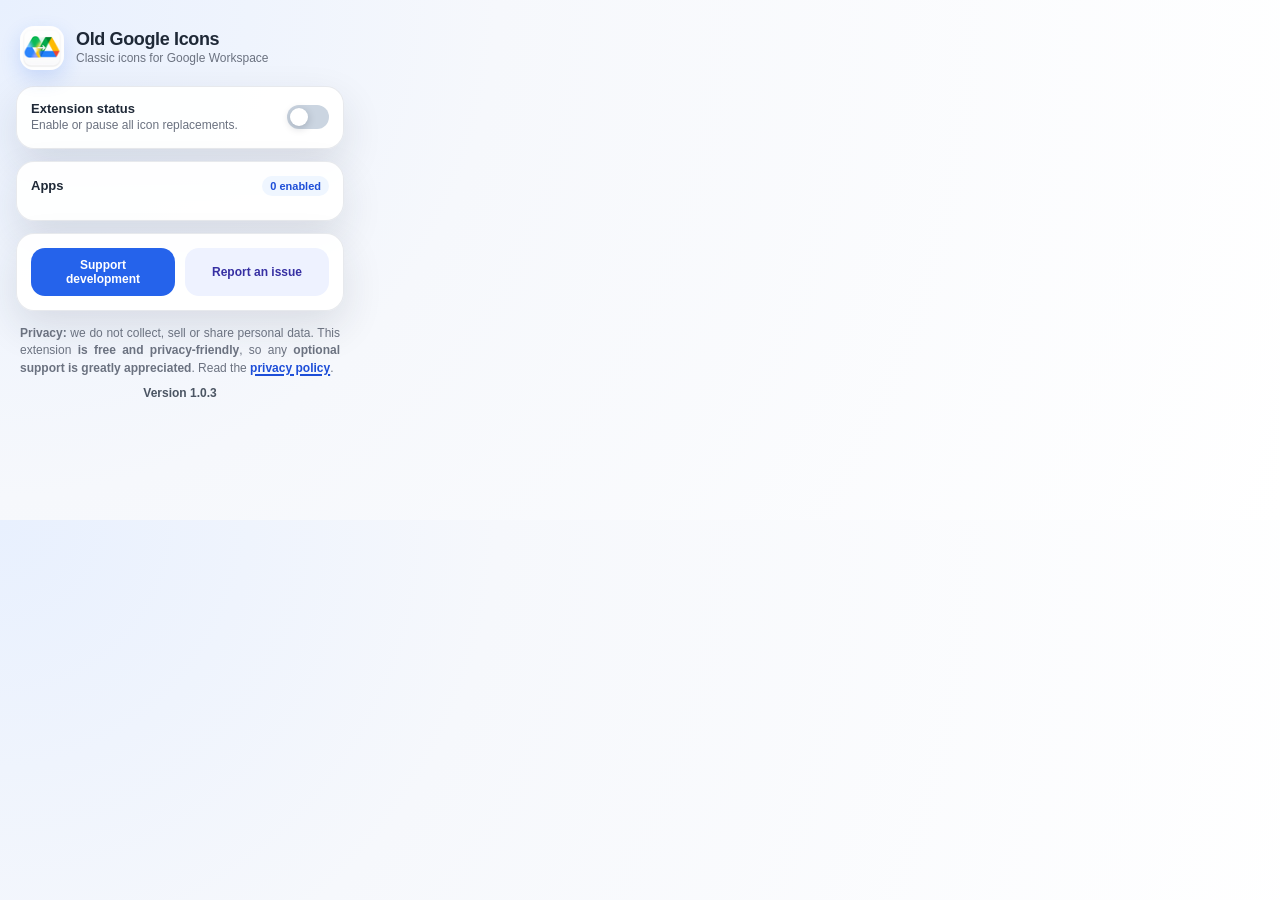
==== popup.html @ e0243d8d "1.0.3" ====
<!doctype html>
<html lang="en">
<head>
  <meta charset="utf-8">
  <meta name="viewport" content="width=device-width, initial-scale=1">
  <title>Old Google Icons for Workspace</title>
  <link rel="stylesheet" href="popup.css">
</head>
<body>
  <main class="panel">
    <section class="hero">
      <img src="extension_icons/icon-48.png" alt="" class="hero-icon">
      <div>
        <h1>Old Google Icons</h1>
        <p>Classic icons for Google Workspace</p>
      </div>
    </section>

    <section class="card status-card">
      <div>
        <h2>Extension status</h2>
        <p>Enable or pause all icon replacements.</p>
      </div>
      <label class="switch" aria-label="Enable extension">
        <input type="checkbox" id="masterToggle">
        <span></span>
      </label>
    </section>

    <section class="card">
      <div class="section-title">
        <h2>Apps</h2>
        <span id="enabledCount">0 enabled</span>
      </div>
      <div id="appsList" class="apps-list"></div>
    </section>

    <section class="card links-card">
      <button type="button" id="supportButton" class="primary-button">Support development</button>
      <button type="button" id="reportButton" class="secondary-button">Report an issue</button>
    </section>

    <section class="privacy">
      <p class="privacy-copy"><strong>Privacy:</strong> we do not collect, sell or share personal data. This extension <strong>is free and privacy-friendly</strong>, so any <strong>optional support is greatly appreciated</strong>. Read the <a id="privacyLink" href="https://arturguasch.github.io/old-google-icons-for-workspace/" target="_blank" rel="noopener noreferrer">privacy policy</a>.</p>
      <p class="version">Version <span id="versionText">1.0.3</span></p>
    </section>
  </main>

  <script src="cwi-settings.js"></script>
  <script src="popup.js"></script>
</body>
</html>
---- popup.css ----
:root {
  color-scheme: light;
  --bg: #f6f8fc;
  --card: #ffffff;
  --text: #1f2937;
  --muted: #6b7280;
  --line: #e5e7eb;
  --accent: #2563eb;
  --accent-dark: #1d4ed8;
  --soft: #eff6ff;
  --shadow: 0 16px 40px rgba(31, 41, 55, 0.12);
}

* {
  box-sizing: border-box;
}

body {
  width: 360px;
  min-height: 520px;
  margin: 0;
  background: radial-gradient(circle at top left, #e8f0fe 0, #f6f8fc 36%, #ffffff 100%);
  color: var(--text);
  font-family: Inter, "Google Sans", Roboto, Arial, sans-serif;
}

.panel {
  padding: 16px;
}

.hero {
  display: flex;
  align-items: center;
  gap: 12px;
  padding: 10px 4px 16px;
}

.hero-icon {
  width: 44px;
  height: 44px;
  border-radius: 14px;
  box-shadow: 0 8px 20px rgba(37, 99, 235, 0.18);
}

h1,
h2,
p {
  margin: 0;
}

h1 {
  font-size: 18px;
  line-height: 1.2;
  letter-spacing: -0.02em;
}

h2 {
  font-size: 13px;
  line-height: 1.2;
}

.hero p,
.card p,
.privacy {
  color: var(--muted);
  font-size: 12px;
  line-height: 1.45;
}

.card {
  background: rgba(255, 255, 255, 0.94);
  border: 1px solid rgba(229, 231, 235, 0.9);
  border-radius: 18px;
  box-shadow: var(--shadow);
  padding: 14px;
  margin-bottom: 12px;
}

.status-card,
.section-title {
  display: flex;
  align-items: center;
  justify-content: space-between;
  gap: 12px;
}

.section-title {
  margin-bottom: 10px;
}

.section-title span {
  padding: 4px 8px;
  background: var(--soft);
  border-radius: 999px;
  color: var(--accent-dark);
  font-size: 11px;
  font-weight: 700;
}

.apps-list {
  display: grid;
  grid-template-columns: 1fr 1fr;
  gap: 8px;
}

.app-row {
  display: flex;
  align-items: center;
  justify-content: space-between;
  gap: 8px;
  min-height: 42px;
  padding: 8px;
  border: 1px solid var(--line);
  border-radius: 14px;
  background: #fff;
}

.app-row[data-app="maps"] {
  grid-column: 1 / -1;
  justify-self: center;
  width: calc(50% - 4px);
}

.app-name {
  display: flex;
  align-items: center;
  gap: 8px;
  min-width: 0;
  font-size: 12px;
  font-weight: 650;
}

.app-name img {
  width: 20px;
  height: 20px;
  object-fit: contain;
  flex: 0 0 auto;
}

.app-name span {
  overflow: hidden;
  text-overflow: ellipsis;
  white-space: nowrap;
}

.switch {
  position: relative;
  display: inline-flex;
  width: 42px;
  height: 24px;
  flex: 0 0 auto;
}

.switch input {
  position: absolute;
  opacity: 0;
  width: 1px;
  height: 1px;
}

.switch span {
  width: 100%;
  height: 100%;
  border-radius: 999px;
  background: #cbd5e1;
  transition: background 160ms ease, box-shadow 160ms ease;
  cursor: pointer;
}

.switch span::after {
  content: "";
  position: absolute;
  top: 3px;
  left: 3px;
  width: 18px;
  height: 18px;
  border-radius: 50%;
  background: #fff;
  box-shadow: 0 2px 8px rgba(15, 23, 42, 0.22);
  transition: transform 160ms ease;
}

.switch input:checked + span {
  background: var(--accent);
  box-shadow: 0 0 0 4px rgba(37, 99, 235, 0.12);
}

.switch input:checked + span::after {
  transform: translateX(18px);
}

.switch input:focus-visible + span {
  outline: 2px solid var(--accent);
  outline-offset: 3px;
}


.links-card {
  display: grid;
  grid-template-columns: 1fr 1fr;
  gap: 10px;
}

button {
  border: 0;
  border-radius: 14px;
  min-height: 40px;
  padding: 10px 12px;
  font: inherit;
  font-size: 12px;
  font-weight: 750;
  cursor: pointer;
}

.primary-button {
  background: var(--accent);
  color: #fff;
}

.primary-button:hover {
  background: var(--accent-dark);
}

.secondary-button {
  background: #eef2ff;
  color: #3730a3;
}

.secondary-button:hover {
  background: #e0e7ff;
}

.privacy {
  padding: 2px 4px 0;
}


.version {
  margin-top: 8px;
  font-weight: 700;
  color: #4b5563;
  text-align: center;
}


.privacy-copy {
  text-align: justify;
  text-wrap: pretty;
}

.privacy-copy a {
  color: var(--accent-dark);
  font-weight: 700;
  text-decoration: underline;
  text-decoration-thickness: 1.5px;
  text-underline-offset: 2px;
}

.privacy-copy a:hover {
  color: var(--accent);
}
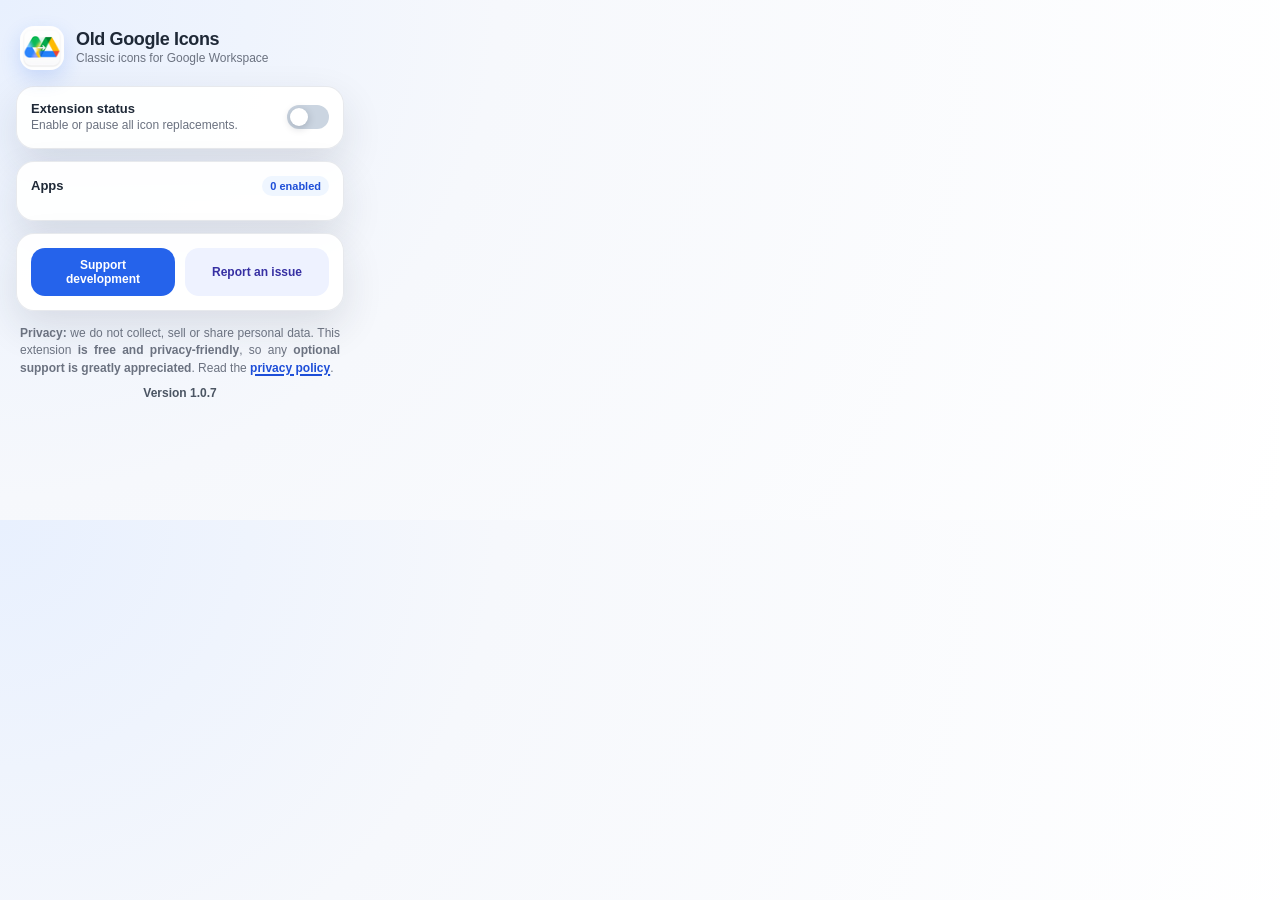
==== commit 872019e0: "1.0.7" ====
--- a/popup.html
+++ b/popup.html
@@ -1,52 +1,52 @@
-<!doctype html>
-<html lang="en">
-<head>
-  <meta charset="utf-8">
-  <meta name="viewport" content="width=device-width, initial-scale=1">
-  <title>Old Google Icons for Workspace</title>
-  <link rel="stylesheet" href="popup.css">
-</head>
-<body>
-  <main class="panel">
-    <section class="hero">
-      <img src="extension_icons/icon-48.png" alt="" class="hero-icon">
-      <div>
-        <h1>Old Google Icons</h1>
-        <p>Classic icons for Google Workspace</p>
-      </div>
-    </section>
-
-    <section class="card status-card">
-      <div>
-        <h2>Extension status</h2>
-        <p>Enable or pause all icon replacements.</p>
-      </div>
-      <label class="switch" aria-label="Enable extension">
-        <input type="checkbox" id="masterToggle">
-        <span></span>
-      </label>
-    </section>
-
-    <section class="card">
-      <div class="section-title">
-        <h2>Apps</h2>
-        <span id="enabledCount">0 enabled</span>
-      </div>
-      <div id="appsList" class="apps-list"></div>
-    </section>
-
-    <section class="card links-card">
-      <button type="button" id="supportButton" class="primary-button">Support development</button>
-      <button type="button" id="reportButton" class="secondary-button">Report an issue</button>
-    </section>
-
-    <section class="privacy">
-      <p class="privacy-copy"><strong>Privacy:</strong> we do not collect, sell or share personal data. This extension <strong>is free and privacy-friendly</strong>, so any <strong>optional support is greatly appreciated</strong>. Read the <a id="privacyLink" href="https://arturguasch.github.io/old-google-icons-for-workspace/" target="_blank" rel="noopener noreferrer">privacy policy</a>.</p>
-      <p class="version">Version <span id="versionText">1.0.3</span></p>
-    </section>
-  </main>
-
-  <script src="cwi-settings.js"></script>
-  <script src="popup.js"></script>
-</body>
-</html>
+<!doctype html>
+<html lang="en">
+<head>
+  <meta charset="utf-8">
+  <meta name="viewport" content="width=device-width, initial-scale=1">
+  <title>Old Google Icons for Workspace</title>
+  <link rel="stylesheet" href="popup.css">
+</head>
+<body>
+  <main class="panel">
+    <section class="hero">
+      <img src="extension_icons/icon-48.png" alt="" class="hero-icon">
+      <div>
+        <h1>Old Google Icons</h1>
+        <p>Classic icons for Google Workspace</p>
+      </div>
+    </section>
+
+    <section class="card status-card">
+      <div>
+        <h2>Extension status</h2>
+        <p>Enable or pause all icon replacements.</p>
+      </div>
+      <label class="switch" aria-label="Enable extension">
+        <input type="checkbox" id="masterToggle">
+        <span></span>
+      </label>
+    </section>
+
+    <section class="card">
+      <div class="section-title">
+        <h2>Apps</h2>
+        <span id="enabledCount">0 enabled</span>
+      </div>
+      <div id="appsList" class="apps-list"></div>
+    </section>
+
+    <section class="card links-card">
+      <button type="button" id="supportButton" class="primary-button">Support development</button>
+      <button type="button" id="reportButton" class="secondary-button">Report an issue</button>
+    </section>
+
+    <section class="privacy">
+      <p class="privacy-copy"><strong>Privacy:</strong> we do not collect, sell or share personal data. This extension <strong>is free and privacy-friendly</strong>, so any <strong>optional support is greatly appreciated</strong>. Read the <a id="privacyLink" href="https://arturguasch.github.io/old-google-icons-for-workspace/" target="_blank" rel="noopener noreferrer">privacy policy</a>.</p>
+      <p class="version">Version <span id="versionText">1.0.7</span></p>
+    </section>
+  </main>
+
+  <script src="cwi-settings.js"></script>
+  <script src="popup.js"></script>
+</body>
+</html>
--- a/popup.css
+++ b/popup.css
@@ -115,12 +115,6 @@
   background: #fff;
 }
 
-.app-row[data-app="maps"] {
-  grid-column: 1 / -1;
-  justify-self: center;
-  width: calc(50% - 4px);
-}
-
 .app-name {
   display: flex;
   align-items: center;
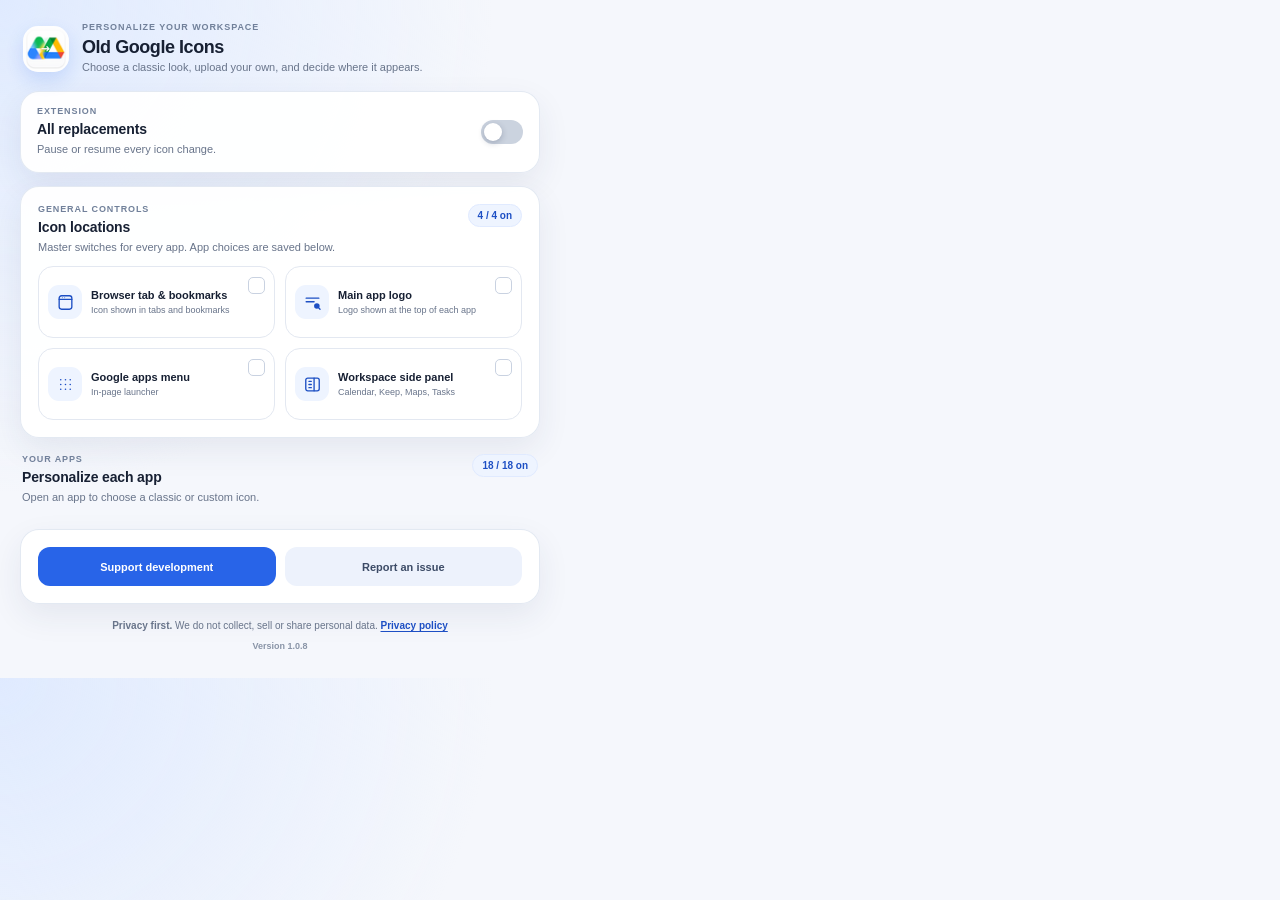
==== commit d95dd177: "1.0.8" ====
--- a/popup.html
+++ b/popup.html
@@ -1,52 +1,103 @@
-<!doctype html>
-<html lang="en">
-<head>
-  <meta charset="utf-8">
-  <meta name="viewport" content="width=device-width, initial-scale=1">
-  <title>Old Google Icons for Workspace</title>
-  <link rel="stylesheet" href="popup.css">
-</head>
-<body>
-  <main class="panel">
-    <section class="hero">
-      <img src="extension_icons/icon-48.png" alt="" class="hero-icon">
-      <div>
-        <h1>Old Google Icons</h1>
-        <p>Classic icons for Google Workspace</p>
-      </div>
-    </section>
-
-    <section class="card status-card">
-      <div>
-        <h2>Extension status</h2>
-        <p>Enable or pause all icon replacements.</p>
-      </div>
-      <label class="switch" aria-label="Enable extension">
-        <input type="checkbox" id="masterToggle">
-        <span></span>
-      </label>
-    </section>
-
-    <section class="card">
-      <div class="section-title">
-        <h2>Apps</h2>
-        <span id="enabledCount">0 enabled</span>
-      </div>
-      <div id="appsList" class="apps-list"></div>
-    </section>
-
-    <section class="card links-card">
-      <button type="button" id="supportButton" class="primary-button">Support development</button>
-      <button type="button" id="reportButton" class="secondary-button">Report an issue</button>
-    </section>
-
-    <section class="privacy">
-      <p class="privacy-copy"><strong>Privacy:</strong> we do not collect, sell or share personal data. This extension <strong>is free and privacy-friendly</strong>, so any <strong>optional support is greatly appreciated</strong>. Read the <a id="privacyLink" href="https://arturguasch.github.io/old-google-icons-for-workspace/" target="_blank" rel="noopener noreferrer">privacy policy</a>.</p>
-      <p class="version">Version <span id="versionText">1.0.7</span></p>
-    </section>
-  </main>
-
-  <script src="cwi-settings.js"></script>
-  <script src="popup.js"></script>
-</body>
-</html>
+<!doctype html>
+<html lang="en">
+<head>
+  <meta charset="utf-8">
+  <meta name="viewport" content="width=device-width, initial-scale=1">
+  <title>Old Google Icons: Customize Workspace Icons</title>
+  <link rel="stylesheet" href="popup.css">
+</head>
+<body>
+  <main class="panel">
+    <header class="hero">
+      <img src="extension_icons/icon-48.png" alt="" class="hero-icon">
+      <div class="hero-copy">
+        <span class="eyebrow">PERSONALIZE YOUR WORKSPACE</span>
+        <h1>Old Google Icons</h1>
+        <p>Choose a classic look, upload your own, and decide where it appears.</p>
+      </div>
+    </header>
+
+    <section class="card master-card" aria-labelledby="masterTitle">
+      <div class="master-copy">
+        <span class="section-kicker">EXTENSION</span>
+        <h2 id="masterTitle">All replacements</h2>
+        <p>Pause or resume every icon change.</p>
+      </div>
+      <label class="switch master-switch" aria-label="Enable all replacements">
+        <input type="checkbox" id="masterToggle">
+        <span></span>
+      </label>
+    </section>
+
+    <section class="card surface-card" aria-labelledby="surfacesTitle">
+      <div class="section-title">
+        <div>
+          <span class="section-kicker">GENERAL CONTROLS</span>
+          <h2 id="surfacesTitle">Icon locations</h2>
+          <p class="section-hint">Master switches for every app. App choices are saved below.</p>
+        </div>
+        <span class="count-badge" id="surfaceCount">4 / 4 on</span>
+      </div>
+      <div id="surfacesList" class="surface-grid">
+        <label class="surface-option">
+          <input type="checkbox" data-surface="favicon">
+          <span class="surface-icon" aria-hidden="true">
+            <svg viewBox="0 0 24 24"><rect x="4" y="3.5" width="16" height="17" rx="3"/><path d="M4 8h16"/><circle cx="8" cy="6" r=".6"/><circle cx="11" cy="6" r=".6"/></svg>
+          </span>
+          <span class="surface-copy"><strong>Browser tab &amp; bookmarks</strong><small>Icon shown in tabs and bookmarks</small></span>
+          <span class="surface-check" aria-hidden="true"></span>
+        </label>
+        <label class="surface-option">
+          <input type="checkbox" data-surface="header">
+          <span class="surface-icon" aria-hidden="true">
+            <svg viewBox="0 0 24 24"><path d="M4 6.5h16M4 11h10"/><circle cx="17.5" cy="16.5" r="3.5"/><path d="M20 19l1.5 1.5"/></svg>
+          </span>
+          <span class="surface-copy"><strong>Main app logo</strong><small>Logo shown at the top of each app</small></span>
+          <span class="surface-check" aria-hidden="true"></span>
+        </label>
+        <label class="surface-option">
+          <input type="checkbox" data-surface="launcher">
+          <span class="surface-icon" aria-hidden="true">
+            <svg viewBox="0 0 24 24"><circle cx="6" cy="6" r="1"/><circle cx="12" cy="6" r="1"/><circle cx="18" cy="6" r="1"/><circle cx="6" cy="12" r="1"/><circle cx="12" cy="12" r="1"/><circle cx="18" cy="12" r="1"/><circle cx="6" cy="18" r="1"/><circle cx="12" cy="18" r="1"/><circle cx="18" cy="18" r="1"/></svg>
+          </span>
+          <span class="surface-copy"><strong>Google apps menu</strong><small>In-page launcher</small></span>
+          <span class="surface-check" aria-hidden="true"></span>
+        </label>
+        <label class="surface-option">
+          <input type="checkbox" data-surface="sidePanel">
+          <span class="surface-icon" aria-hidden="true">
+            <svg viewBox="0 0 24 24"><rect x="3.5" y="4" width="17" height="16" rx="2.5"/><path d="M14 4v16M7.5 8h3M7.5 12h3M7.5 16h3"/></svg>
+          </span>
+          <span class="surface-copy"><strong>Workspace side panel</strong><small>Calendar, Keep, Maps, Tasks</small></span>
+          <span class="surface-check" aria-hidden="true"></span>
+        </label>
+      </div>
+    </section>
+
+    <section class="apps-section" aria-labelledby="appsTitle">
+      <div class="section-title apps-title">
+        <div>
+          <span class="section-kicker">YOUR APPS</span>
+          <h2 id="appsTitle">Personalize each app</h2>
+          <p class="section-hint">Open an app to choose a classic or custom icon.</p>
+        </div>
+        <span class="count-badge" id="enabledCount">18 / 18 on</span>
+      </div>
+      <div id="appsList" class="apps-list"></div>
+    </section>
+
+    <section class="card links-card">
+      <button type="button" id="supportButton" class="primary-button">Support development</button>
+      <button type="button" id="reportButton" class="secondary-button">Report an issue</button>
+    </section>
+
+    <footer class="footer">
+      <p class="privacy-copy"><strong>Privacy first.</strong> We do not collect, sell or share personal data. <a id="privacyLink" href="https://arturguasch.github.io/old-google-icons-for-workspace/" target="_blank" rel="noopener noreferrer">Privacy policy</a></p>
+      <p class="version">Version <span id="versionText">1.0.8</span></p>
+    </footer>
+  </main>
+
+  <script src="cwi-settings.js"></script>
+  <script src="popup.js"></script>
+</body>
+</html>
--- a/popup.css
+++ b/popup.css
@@ -1,14 +1,15 @@
 :root {
   color-scheme: light;
-  --bg: #f6f8fc;
+  --bg: #f5f7fc;
   --card: #ffffff;
-  --text: #1f2937;
-  --muted: #6b7280;
-  --line: #e5e7eb;
-  --accent: #2563eb;
-  --accent-dark: #1d4ed8;
-  --soft: #eff6ff;
-  --shadow: 0 16px 40px rgba(31, 41, 55, 0.12);
+  --text: #172033;
+  --muted: #68748a;
+  --line: #e3e8f1;
+  --accent: #2864e8;
+  --accent-dark: #1d4fc4;
+  --soft: #eef4ff;
+  --soft-green: #effaf5;
+  --shadow: 0 12px 32px rgba(37, 55, 91, 0.08);
 }
 
 * {
@@ -16,30 +17,53 @@
 }
 
 body {
-  width: 360px;
-  min-height: 520px;
+  width: 560px;
+  min-width: 520px;
   margin: 0;
-  background: radial-gradient(circle at top left, #e8f0fe 0, #f6f8fc 36%, #ffffff 100%);
+  background:
+    radial-gradient(circle at 0 0, rgba(221, 233, 255, 0.9), transparent 34%),
+    var(--bg);
   color: var(--text);
   font-family: Inter, "Google Sans", Roboto, Arial, sans-serif;
+  font-size: 13px;
+}
+
+button,
+input {
+  font: inherit;
 }
 
 .panel {
-  padding: 16px;
+  padding: 20px;
 }
 
 .hero {
   display: flex;
   align-items: center;
-  gap: 12px;
-  padding: 10px 4px 16px;
+  gap: 13px;
+  padding: 2px 3px 15px;
 }
 
 .hero-icon {
-  width: 44px;
-  height: 44px;
-  border-radius: 14px;
-  box-shadow: 0 8px 20px rgba(37, 99, 235, 0.18);
+  width: 46px;
+  height: 46px;
+  flex: 0 0 auto;
+  border-radius: 15px;
+  box-shadow: 0 8px 18px rgba(37, 99, 235, 0.16);
+}
+
+.hero-copy {
+  min-width: 0;
+}
+
+.eyebrow,
+.section-kicker {
+  display: block;
+  color: #71809a;
+  font-size: 9px;
+  font-weight: 800;
+  letter-spacing: 0.1em;
+  line-height: 1.2;
 }
 
 h1,
@@ -49,92 +73,200 @@
 }
 
 h1 {
+  margin-top: 4px;
   font-size: 18px;
+  line-height: 1.15;
+  letter-spacing: -0.025em;
+}
+
+h2 {
+  margin-top: 4px;
+  font-size: 14px;
   line-height: 1.2;
-  letter-spacing: -0.02em;
-}
-
-h2 {
-  font-size: 13px;
-  line-height: 1.2;
+  letter-spacing: -0.01em;
 }
 
 .hero p,
-.card p,
-.privacy {
+.master-copy p,
+.section-hint,
+.footer {
   color: var(--muted);
-  font-size: 12px;
+  font-size: 11px;
   line-height: 1.45;
 }
 
+.hero p {
+  margin-top: 3px;
+}
+
 .card {
+  margin-bottom: 13px;
+  padding: 17px;
+  border: 1px solid rgba(226, 232, 242, 0.95);
+  border-radius: 19px;
   background: rgba(255, 255, 255, 0.94);
-  border: 1px solid rgba(229, 231, 235, 0.9);
-  border-radius: 18px;
   box-shadow: var(--shadow);
-  padding: 14px;
-  margin-bottom: 12px;
-}
-
-.status-card,
-.section-title {
+}
+
+.master-card,
+.section-title,
+.app-row {
   display: flex;
   align-items: center;
   justify-content: space-between;
   gap: 12px;
 }
 
+.master-card {
+  min-height: 75px;
+  padding: 14px 16px;
+}
+
+.master-copy h2 {
+  margin-top: 4px;
+}
+
+.master-copy p {
+  margin-top: 4px;
+}
+
 .section-title {
-  margin-bottom: 10px;
-}
-
-.section-title span {
-  padding: 4px 8px;
+  align-items: flex-start;
+  margin-bottom: 11px;
+}
+
+.section-title > div {
+  min-width: 0;
+}
+
+.section-hint {
+  margin-top: 4px;
+}
+
+.count-badge {
+  flex: 0 0 auto;
+  padding: 5px 9px;
+  border: 1px solid #e0eaff;
+  border-radius: 999px;
   background: var(--soft);
-  border-radius: 999px;
   color: var(--accent-dark);
+  font-size: 10px;
+  font-weight: 800;
+  white-space: nowrap;
+}
+
+.surface-grid {
+  display: grid;
+  grid-template-columns: repeat(2, minmax(0, 1fr));
+  gap: 10px;
+}
+
+.surface-option {
+  position: relative;
+  display: flex;
+  min-height: 72px;
+  align-items: center;
+  gap: 9px;
+  padding: 9px 30px 9px 9px;
+  border: 1px solid var(--line);
+  border-radius: 15px;
+  background: #fff;
+  cursor: pointer;
+  transition: border-color 150ms ease, background 150ms ease, transform 150ms ease;
+}
+
+.surface-option:hover {
+  transform: translateY(-1px);
+  border-color: #c4d7ff;
+}
+
+.surface-option:has(input:checked) {
+  border-color: #c6d8ff;
+  background: #f9fbff;
+}
+
+.surface-option input {
+  position: absolute;
+  top: 10px;
+  right: 9px;
+  width: 17px;
+  height: 17px;
+  margin: 0;
+  appearance: none;
+  border: 1.5px solid #c9d2e1;
+  border-radius: 5px;
+  background: #fff;
+  cursor: pointer;
+}
+
+.surface-option input:checked {
+  border-color: var(--accent);
+  background: var(--accent);
+}
+
+.surface-option input:checked::after {
+  position: absolute;
+  top: 1px;
+  left: 4px;
+  width: 5px;
+  height: 9px;
+  border: solid #fff;
+  border-width: 0 2px 2px 0;
+  content: "";
+  transform: rotate(45deg);
+}
+
+.surface-option input:focus-visible,
+.app-surface-option input:focus-visible {
+  outline: 2px solid var(--accent);
+  outline-offset: 3px;
+}
+
+.surface-icon {
+  display: grid;
+  width: 34px;
+  height: 34px;
+  flex: 0 0 auto;
+  place-items: center;
+  border-radius: 11px;
+  background: var(--soft);
+  color: var(--accent-dark);
+}
+
+.surface-icon svg {
+  width: 19px;
+  height: 19px;
+  fill: none;
+  stroke: currentColor;
+  stroke-linecap: round;
+  stroke-linejoin: round;
+  stroke-width: 1.7;
+}
+
+.surface-icon svg circle {
+  fill: currentColor;
+  stroke: none;
+}
+
+.surface-copy,
+.app-identity-copy,
+.app-surface-copy {
+  display: grid;
+  min-width: 0;
+  gap: 3px;
+}
+
+.surface-copy strong {
   font-size: 11px;
-  font-weight: 700;
-}
-
-.apps-list {
-  display: grid;
-  grid-template-columns: 1fr 1fr;
-  gap: 8px;
-}
-
-.app-row {
-  display: flex;
-  align-items: center;
-  justify-content: space-between;
-  gap: 8px;
-  min-height: 42px;
-  padding: 8px;
-  border: 1px solid var(--line);
-  border-radius: 14px;
-  background: #fff;
-}
-
-.app-name {
-  display: flex;
-  align-items: center;
-  gap: 8px;
-  min-width: 0;
-  font-size: 12px;
-  font-weight: 650;
-}
-
-.app-name img {
-  width: 20px;
-  height: 20px;
-  object-fit: contain;
-  flex: 0 0 auto;
-}
-
-.app-name span {
+  line-height: 1.15;
+}
+
+.surface-copy small {
   overflow: hidden;
+  color: var(--muted);
+  font-size: 9px;
+  line-height: 1.2;
   text-overflow: ellipsis;
-  white-space: nowrap;
 }
 
 .switch {
@@ -147,22 +279,21 @@
 
 .switch input {
   position: absolute;
-  opacity: 0;
   width: 1px;
   height: 1px;
-}
-
-.switch span {
+  opacity: 0;
+}
+
+.switch > span {
   width: 100%;
   height: 100%;
   border-radius: 999px;
-  background: #cbd5e1;
+  background: #cbd3df;
+  cursor: pointer;
   transition: background 160ms ease, box-shadow 160ms ease;
-  cursor: pointer;
-}
-
-.switch span::after {
-  content: "";
+}
+
+.switch > span::after {
   position: absolute;
   top: 3px;
   left: 3px;
@@ -170,13 +301,14 @@
   height: 18px;
   border-radius: 50%;
   background: #fff;
-  box-shadow: 0 2px 8px rgba(15, 23, 42, 0.22);
+  box-shadow: 0 2px 6px rgba(20, 35, 65, 0.24);
+  content: "";
   transition: transform 160ms ease;
 }
 
 .switch input:checked + span {
   background: var(--accent);
-  box-shadow: 0 0 0 4px rgba(37, 99, 235, 0.12);
+  box-shadow: 0 0 0 3px rgba(40, 100, 232, 0.1);
 }
 
 .switch input:checked + span::after {
@@ -188,68 +320,623 @@
   outline-offset: 3px;
 }
 
+.apps-section {
+  margin: 16px 0 12px;
+}
+
+.apps-title {
+  padding: 0 2px;
+}
+
+.apps-list {
+  display: grid;
+  grid-template-columns: repeat(2, minmax(0, 1fr));
+  align-items: start;
+  gap: 10px;
+}
+
+.app-card {
+  min-width: 0;
+  overflow: hidden;
+  border: 1px solid var(--line);
+  border-radius: 15px;
+  background: var(--card);
+  transition: border-color 150ms ease, box-shadow 150ms ease, opacity 150ms ease;
+}
+
+.app-card:hover {
+  border-color: #c8d8f7;
+}
+
+.app-card.is-open {
+  grid-column: 1 / -1;
+  border-color: #b8cdf6;
+  box-shadow: 0 8px 20px rgba(37, 75, 143, 0.08);
+}
+
+.app-card.has-open-design-menu {
+  position: relative;
+  z-index: 5;
+  overflow: visible;
+}
+
+.app-card[data-enabled="false"] .app-identity-copy,
+.app-card[data-enabled="false"] .app-icon {
+  opacity: 0.55;
+}
+
+.app-row {
+  min-height: 55px;
+  gap: 7px;
+  padding: 7px 8px 7px 10px;
+}
+
+.app-identity {
+  display: flex;
+  min-width: 0;
+  flex: 1 1 auto;
+  align-items: center;
+  gap: 8px;
+  padding: 0;
+  border: 0;
+  background: transparent;
+  color: inherit;
+  text-align: left;
+  cursor: pointer;
+}
+
+.app-identity.is-static {
+  cursor: default;
+}
+
+.app-identity:focus-visible {
+  border-radius: 8px;
+  outline: 2px solid var(--accent);
+  outline-offset: 3px;
+}
+
+.app-icon {
+  width: 24px;
+  height: 24px;
+  flex: 0 0 auto;
+  object-fit: contain;
+}
+
+.app-identity-copy {
+  overflow: hidden;
+  gap: 2px;
+}
+
+.app-identity-copy strong {
+  overflow: hidden;
+  font-size: 11px;
+  line-height: 1.15;
+  text-overflow: ellipsis;
+  white-space: nowrap;
+}
+
+.app-identity-copy small {
+  overflow: hidden;
+  color: var(--muted);
+  font-size: 9px;
+  line-height: 1.15;
+  text-overflow: ellipsis;
+  white-space: nowrap;
+}
+
+.app-chevron {
+  width: 7px;
+  height: 7px;
+  flex: 0 0 auto;
+  margin-left: auto;
+  border-right: 1.5px solid #8b97ab;
+  border-bottom: 1.5px solid #8b97ab;
+  transform: rotate(45deg) translateY(-2px);
+  transition: transform 150ms ease;
+}
+
+.app-identity[aria-expanded="true"] .app-chevron {
+  transform: rotate(225deg) translate(-2px, -1px);
+}
+
+.app-switch {
+  width: 38px;
+  height: 22px;
+}
+
+.app-switch > span::after {
+  width: 16px;
+  height: 16px;
+}
+
+.app-switch input:checked + span::after {
+  transform: translateX(16px);
+}
+
+.app-details {
+  padding: 0 10px 11px;
+  border-top: 1px solid #edf0f6;
+}
+
+.app-details[hidden] {
+  display: none;
+}
+
+.icon-design-options {
+  display: grid;
+  grid-template-columns: minmax(0, 1fr) minmax(0, 1fr);
+  gap: 9px;
+  margin: 10px 0 3px;
+}
+
+.icon-design-card {
+  min-width: 0;
+  padding: 11px;
+  border: 1px solid #e3e9f4;
+  border-radius: 13px;
+  background: linear-gradient(145deg, #fff, #f8faff);
+}
+
+.classic-design-card {
+  position: relative;
+  z-index: 2;
+}
+
+.design-label {
+  display: block;
+  margin-bottom: 7px;
+  color: #53627a;
+  font-size: 10px;
+  font-weight: 800;
+}
+
+.design-picker {
+  position: relative;
+}
+
+.design-select-trigger {
+  display: flex;
+  width: 100%;
+  min-height: 40px;
+  align-items: center;
+  justify-content: space-between;
+  gap: 8px;
+  padding: 8px 10px;
+  border: 1px solid #dbe4f3;
+  border-radius: 10px;
+  background: #fff;
+  color: var(--text);
+  font-size: 11px;
+  font-weight: 700;
+  cursor: pointer;
+  text-align: left;
+  transition: border-color 140ms ease, box-shadow 140ms ease, background 140ms ease;
+}
+
+.design-select-trigger:hover,
+.design-picker.is-open .design-select-trigger {
+  border-color: #a9c2f8;
+  background: #fbfdff;
+}
+
+.design-select-trigger:focus-visible,
+.custom-upload-button:focus-visible,
+.custom-remove-button:focus-visible,
+.design-menu-option:focus-visible {
+  outline: 2px solid var(--accent);
+  outline-offset: 2px;
+}
+
+.design-trigger-text {
+  min-width: 0;
+  overflow: hidden;
+  text-overflow: ellipsis;
+  white-space: nowrap;
+}
+
+.design-chevron {
+  width: 8px;
+  height: 8px;
+  flex: 0 0 auto;
+  border-right: 1.7px solid #66758d;
+  border-bottom: 1.7px solid #66758d;
+  transform: rotate(45deg) translateY(-2px);
+  transition: transform 140ms ease;
+}
+
+.design-picker.is-open .design-chevron {
+  transform: rotate(225deg) translate(-1px, -1px);
+}
+
+.design-menu {
+  position: absolute;
+  z-index: 8;
+  top: calc(100% + 5px);
+  right: 0;
+  left: 0;
+  max-height: 210px;
+  overflow-y: auto;
+  padding: 4px;
+  border: 1px solid #dfe6f1;
+  border-radius: 11px;
+  background: #fff;
+  box-shadow: 0 12px 28px rgba(30, 49, 84, 0.16);
+}
+
+.design-menu[hidden] {
+  display: none;
+}
+
+.design-menu-option {
+  display: block;
+  width: 100%;
+  padding: 9px 10px;
+  border: 0;
+  border-radius: 7px;
+  background: transparent;
+  color: #34415a;
+  font-size: 11px;
+  font-weight: 650;
+  cursor: pointer;
+  text-align: left;
+}
+
+.design-menu-option:hover {
+  background: #f2f6ff;
+}
+
+.design-menu-option[aria-selected="true"] {
+  background: #eaf1ff;
+  color: #1d55ce;
+  font-weight: 800;
+}
+
+.custom-design-heading {
+  display: flex;
+  min-width: 0;
+  align-items: center;
+  gap: 9px;
+}
+
+.custom-design-preview {
+  width: 34px;
+  height: 34px;
+  flex: 0 0 auto;
+  object-fit: contain;
+  padding: 4px;
+  border: 1px solid #e6ebf4;
+  border-radius: 10px;
+  background: white;
+}
+
+.custom-design-card:not(.has-custom-icon) .custom-design-preview {
+  display: none;
+}
+
+.custom-title-wrap {
+  display: grid;
+  min-width: 0;
+  gap: 3px;
+}
+
+.custom-title-wrap strong {
+  font-size: 11px;
+  line-height: 1.2;
+}
+
+.custom-design-status {
+  overflow: hidden;
+  color: var(--muted);
+  font-size: 9px;
+  line-height: 1.2;
+  text-overflow: ellipsis;
+  white-space: nowrap;
+}
+
+.custom-design-status.is-selected {
+  color: #1c8b5e;
+  font-weight: 750;
+}
+
+.custom-design-actions {
+  display: flex;
+  align-items: center;
+  justify-content: space-between;
+  gap: 9px;
+  margin-top: 8px;
+}
+
+.custom-upload-button,
+.custom-remove-button {
+  min-height: 31px;
+  padding: 6px 9px;
+  border: 1px solid #d9e3f4;
+  border-radius: 8px;
+  background: #fff;
+  color: #284c94;
+  font-size: 10px;
+  font-weight: 750;
+  cursor: pointer;
+}
+
+.custom-upload-button:hover,
+.custom-remove-button:hover {
+  border-color: #b8cdf6;
+  background: #f5f8ff;
+}
+
+.custom-upload-button:disabled {
+  opacity: 0.6;
+  cursor: wait;
+}
+
+.custom-file-input {
+  display: none;
+}
+
+.custom-use-label {
+  position: relative;
+  display: inline-flex;
+  width: 39px;
+  height: 23px;
+  flex: 0 0 auto;
+  cursor: pointer;
+}
+
+.custom-use-input {
+  position: absolute;
+  width: 1px;
+  height: 1px;
+  opacity: 0;
+}
+
+.custom-use-track {
+  width: 39px;
+  height: 23px;
+  border-radius: 999px;
+  background: #d5dce8;
+  transition: background 150ms ease;
+}
+
+.custom-use-track::after {
+  position: absolute;
+  top: 3px;
+  left: 3px;
+  width: 17px;
+  height: 17px;
+  border-radius: 50%;
+  background: white;
+  box-shadow: 0 1px 3px rgba(20, 33, 58, 0.25);
+  content: "";
+  transition: transform 150ms ease;
+}
+
+.custom-use-input:checked + .custom-use-track {
+  background: var(--accent);
+}
+
+.custom-use-input:checked + .custom-use-track::after {
+  transform: translateX(16px);
+}
+
+.custom-use-input:focus-visible + .custom-use-track {
+  outline: 2px solid var(--accent);
+  outline-offset: 2px;
+}
+
+.custom-use-input:disabled + .custom-use-track {
+  opacity: 0.5;
+  cursor: not-allowed;
+}
+
+.custom-design-hint,
+.custom-design-message {
+  display: block;
+  margin-top: 7px;
+  color: var(--muted);
+  font-size: 9px;
+  line-height: 1.3;
+}
+
+.custom-design-message:empty {
+  display: none;
+}
+
+.custom-design-message.is-error {
+  color: #b42318;
+  font-weight: 700;
+}
+
+.custom-remove-button {
+  margin-top: 7px;
+  min-height: 25px;
+  padding: 4px 7px;
+  color: #6d7788;
+  font-size: 9px;
+}
+
+.custom-remove-button[hidden] {
+  display: none;
+}
+
+.custom-design-card.is-active {
+  border-color: #b6dccb;
+  background: linear-gradient(145deg, #fff, #f3fbf7);
+}
+
+.details-title {
+  padding: 9px 1px 7px;
+  color: var(--muted);
+  font-size: 10px;
+  font-weight: 700;
+}
+
+.app-surface-grid {
+  display: grid;
+  grid-template-columns: repeat(2, minmax(0, 1fr));
+  gap: 6px;
+}
+
+.app-surface-option {
+  display: flex;
+  min-width: 0;
+  min-height: 42px;
+  align-items: center;
+  gap: 7px;
+  padding: 6px 8px;
+  border: 1px solid #e8edf5;
+  border-radius: 11px;
+  background: #fbfcfe;
+  cursor: pointer;
+}
+
+.app-surface-option:has(input:checked) {
+  border-color: #d2e1ff;
+  background: #f5f8ff;
+}
+
+.app-surface-option.is-unavailable {
+  background: #f6f7f9;
+  color: #9aa4b3;
+  cursor: not-allowed;
+}
+
+.app-surface-option input {
+  width: 15px;
+  height: 15px;
+  flex: 0 0 auto;
+  margin: 0;
+  accent-color: var(--accent);
+  cursor: pointer;
+}
+
+.app-surface-option input:disabled {
+  cursor: not-allowed;
+}
+
+.app-surface-icon {
+  display: grid;
+  width: 18px;
+  height: 18px;
+  flex: 0 0 auto;
+  place-items: center;
+  color: #66758d;
+}
+
+.app-surface-icon svg {
+  width: 16px;
+  height: 16px;
+  fill: none;
+  stroke: currentColor;
+  stroke-linecap: round;
+  stroke-linejoin: round;
+  stroke-width: 1.7;
+}
+
+.app-surface-icon svg circle {
+  fill: currentColor;
+  stroke: none;
+}
+
+.app-surface-copy {
+  overflow: hidden;
+  gap: 2px;
+}
+
+.app-surface-copy strong {
+  overflow: hidden;
+  font-size: 10px;
+  line-height: 1.15;
+  text-overflow: ellipsis;
+  white-space: nowrap;
+}
+
+.app-surface-copy small {
+  overflow: hidden;
+  color: var(--muted);
+  font-size: 9px;
+  line-height: 1.1;
+  text-overflow: ellipsis;
+  white-space: nowrap;
+}
+
+.is-unavailable .app-surface-copy small {
+  color: #929eae;
+}
+
+.is-unavailable .app-surface-icon {
+  color: #9aa4b3;
+}
 
 .links-card {
   display: grid;
   grid-template-columns: 1fr 1fr;
-  gap: 10px;
-}
-
-button {
+  gap: 9px;
+}
+
+button.primary-button,
+button.secondary-button {
+  min-height: 39px;
+  padding: 9px 11px;
   border: 0;
-  border-radius: 14px;
-  min-height: 40px;
-  padding: 10px 12px;
-  font: inherit;
-  font-size: 12px;
+  border-radius: 12px;
+  font-size: 11px;
   font-weight: 750;
   cursor: pointer;
-}
-
-.primary-button {
+  transition: background 150ms ease, transform 150ms ease;
+}
+
+button.primary-button {
   background: var(--accent);
   color: #fff;
 }
 
-.primary-button:hover {
+button.primary-button:hover {
   background: var(--accent-dark);
-}
-
-.secondary-button {
-  background: #eef2ff;
-  color: #3730a3;
-}
-
-.secondary-button:hover {
-  background: #e0e7ff;
-}
-
-.privacy {
-  padding: 2px 4px 0;
-}
-
-
-.version {
-  margin-top: 8px;
-  font-weight: 700;
-  color: #4b5563;
+  transform: translateY(-1px);
+}
+
+button.secondary-button {
+  background: #edf2fc;
+  color: #3c4b66;
+}
+
+button.secondary-button:hover {
+  background: #e3eaf8;
+  transform: translateY(-1px);
+}
+
+.footer {
+  padding: 2px 4px 5px;
   text-align: center;
-}
-
-
-.privacy-copy {
-  text-align: justify;
-  text-wrap: pretty;
-}
-
-.privacy-copy a {
+  font-size: 10px;
+}
+
+.footer a {
   color: var(--accent-dark);
   font-weight: 700;
-  text-decoration: underline;
-  text-decoration-thickness: 1.5px;
+  text-decoration-thickness: 1px;
   text-underline-offset: 2px;
 }
 
-.privacy-copy a:hover {
-  color: var(--accent);
-}
+.version {
+  margin-top: 6px;
+  color: #8994a7;
+  font-size: 9px;
+  font-weight: 700;
+}
+
+@media (max-width: 430px) {
+  .panel {
+    padding: 12px;
+  }
+
+  .surface-grid,
+  .apps-list {
+    grid-template-columns: 1fr;
+  }
+
+  .app-card.is-open {
+    grid-column: auto;
+  }
+}
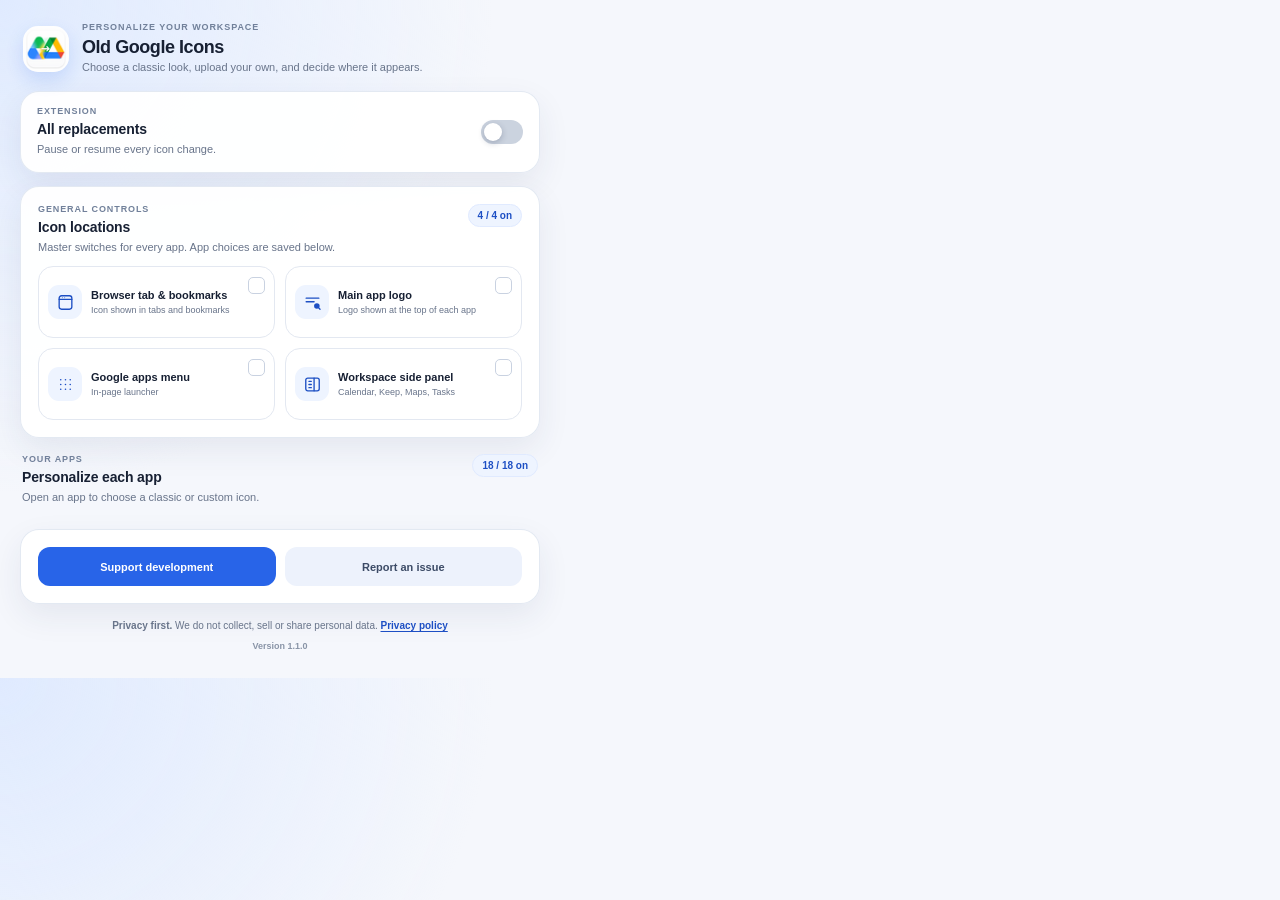
==== commit 5fb4364f: "1.1.0" ====
--- a/popup.html
+++ b/popup.html
@@ -71,6 +71,7 @@
           <span class="surface-copy"><strong>Workspace side panel</strong><small>Calendar, Keep, Maps, Tasks</small></span>
           <span class="surface-check" aria-hidden="true"></span>
         </label>
+
       </div>
     </section>
 
@@ -93,7 +94,7 @@
 
     <footer class="footer">
       <p class="privacy-copy"><strong>Privacy first.</strong> We do not collect, sell or share personal data. <a id="privacyLink" href="https://arturguasch.github.io/old-google-icons-for-workspace/" target="_blank" rel="noopener noreferrer">Privacy policy</a></p>
-      <p class="version">Version <span id="versionText">1.0.8</span></p>
+      <p class="version">Version <span id="versionText">1.1.0</span></p>
     </footer>
   </main>
 
--- a/popup.css
+++ b/popup.css
@@ -174,6 +174,8 @@
   cursor: pointer;
   transition: border-color 150ms ease, background 150ms ease, transform 150ms ease;
 }
+
+
 
 .surface-option:hover {
   transform: translateY(-1px);
@@ -936,6 +938,8 @@
     grid-template-columns: 1fr;
   }
 
+  
+
   .app-card.is-open {
     grid-column: auto;
   }
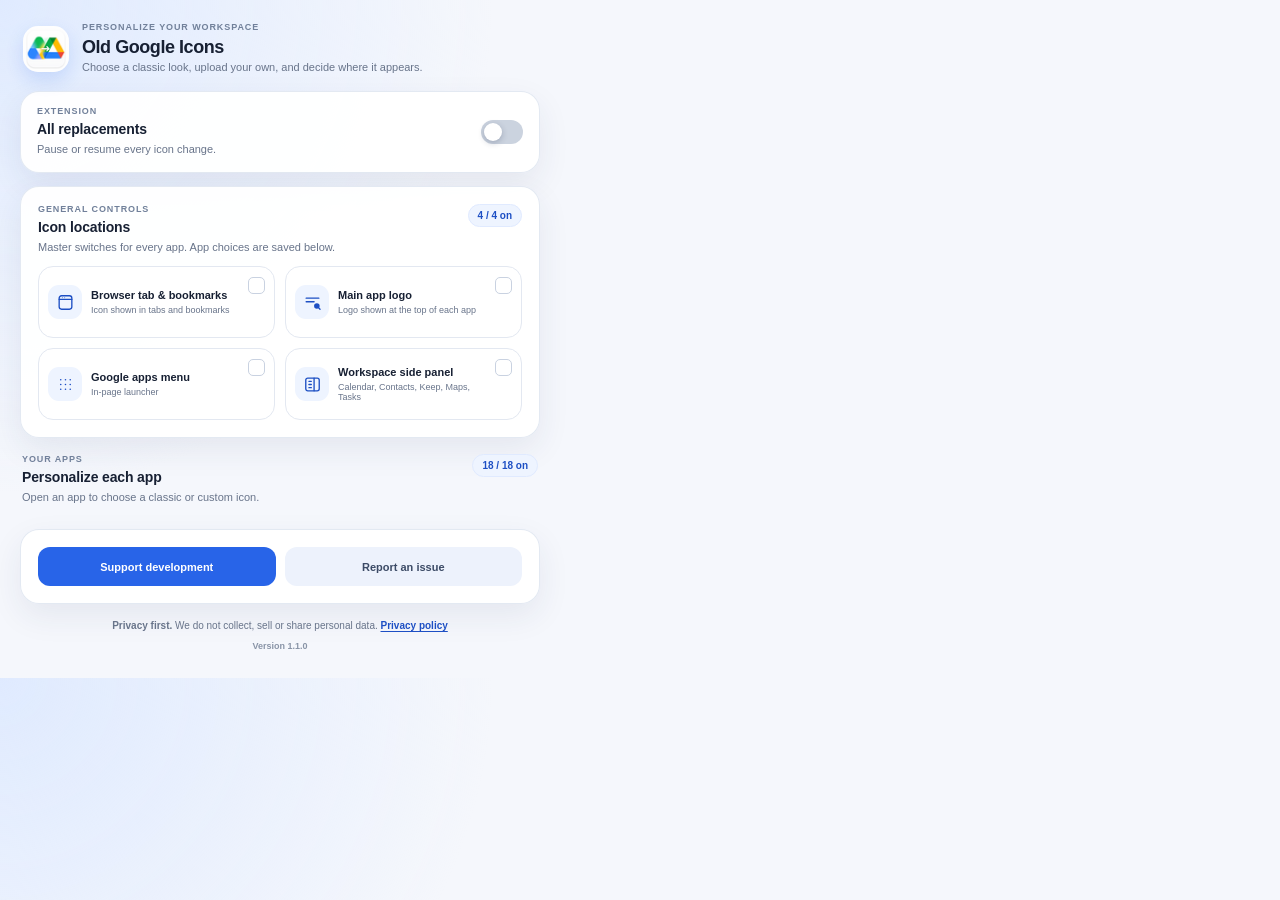
==== commit b764cd07: "1.1.0" ====
--- a/popup.html
+++ b/popup.html
@@ -68,10 +68,9 @@
           <span class="surface-icon" aria-hidden="true">
             <svg viewBox="0 0 24 24"><rect x="3.5" y="4" width="17" height="16" rx="2.5"/><path d="M14 4v16M7.5 8h3M7.5 12h3M7.5 16h3"/></svg>
           </span>
-          <span class="surface-copy"><strong>Workspace side panel</strong><small>Calendar, Keep, Maps, Tasks</small></span>
+          <span class="surface-copy"><strong>Workspace side panel</strong><small>Calendar, Contacts, Keep, Maps, Tasks</small></span>
           <span class="surface-check" aria-hidden="true"></span>
         </label>
-
       </div>
     </section>
 
